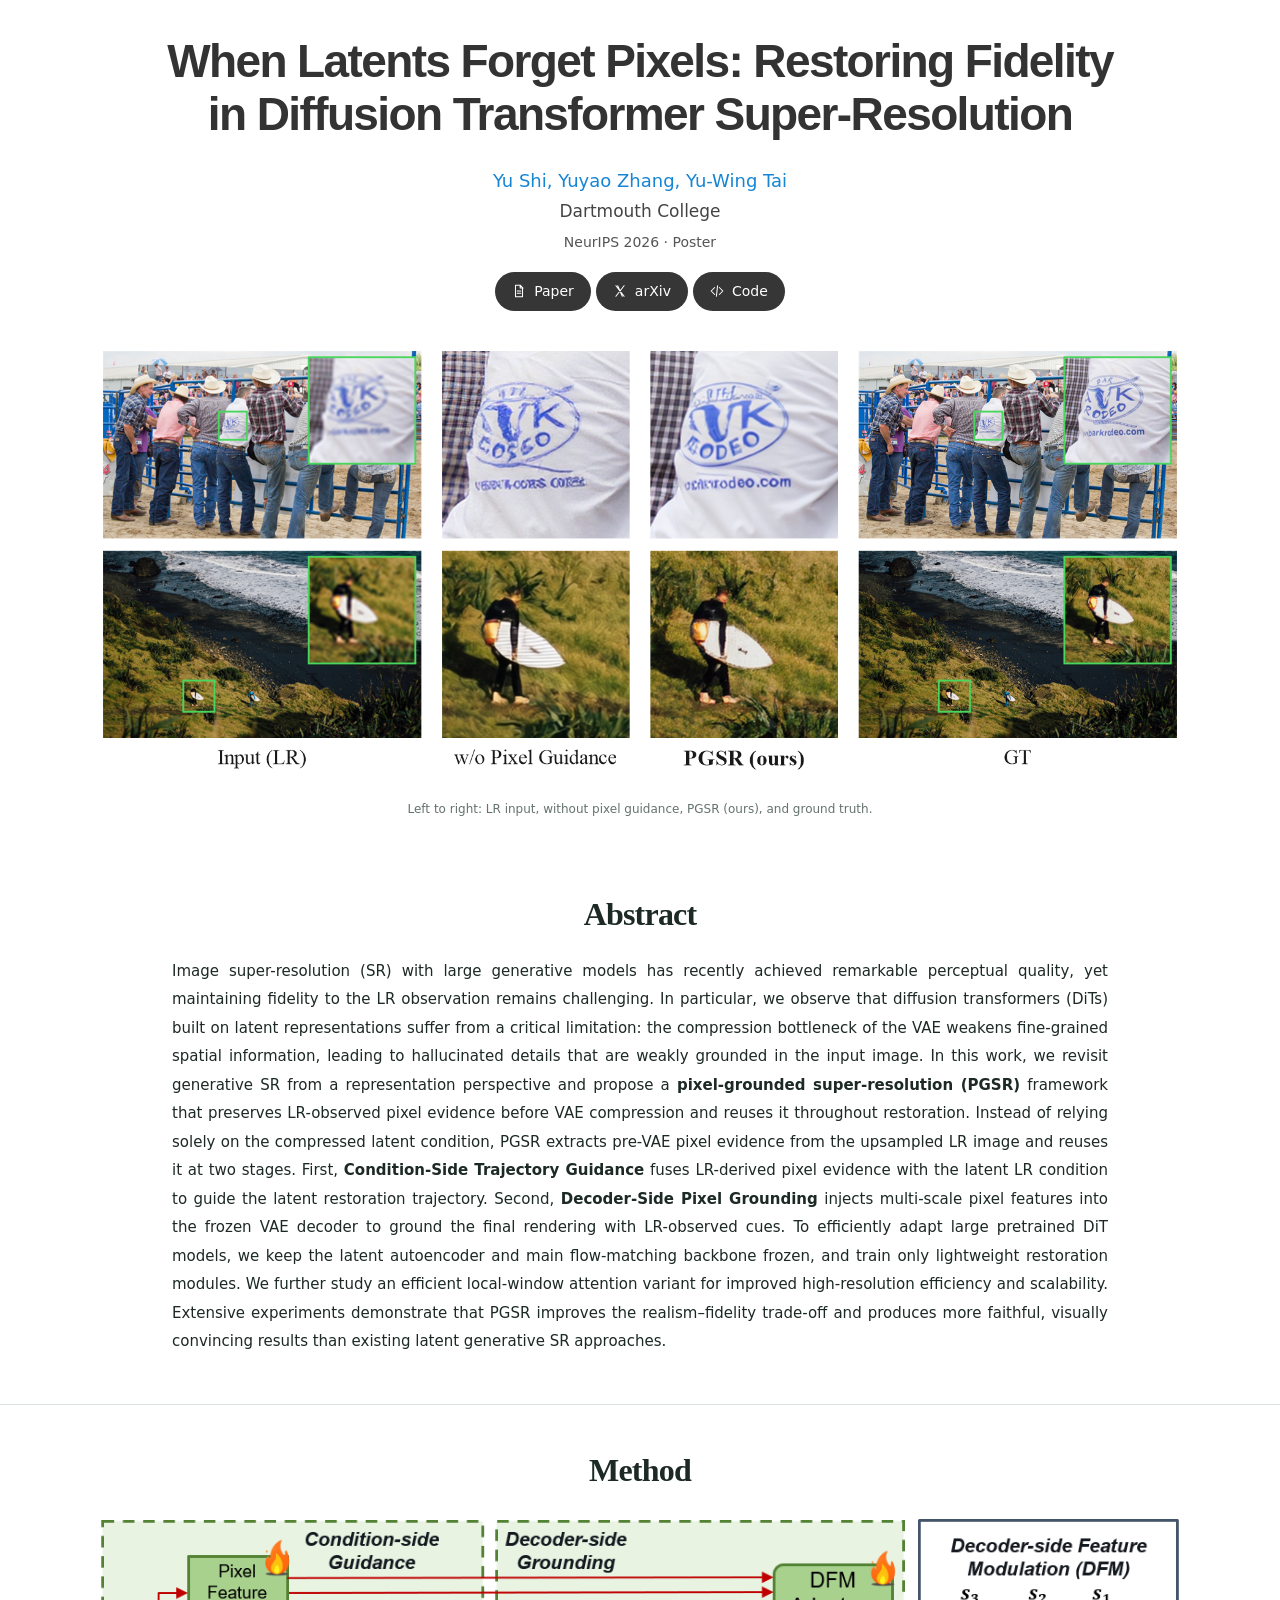
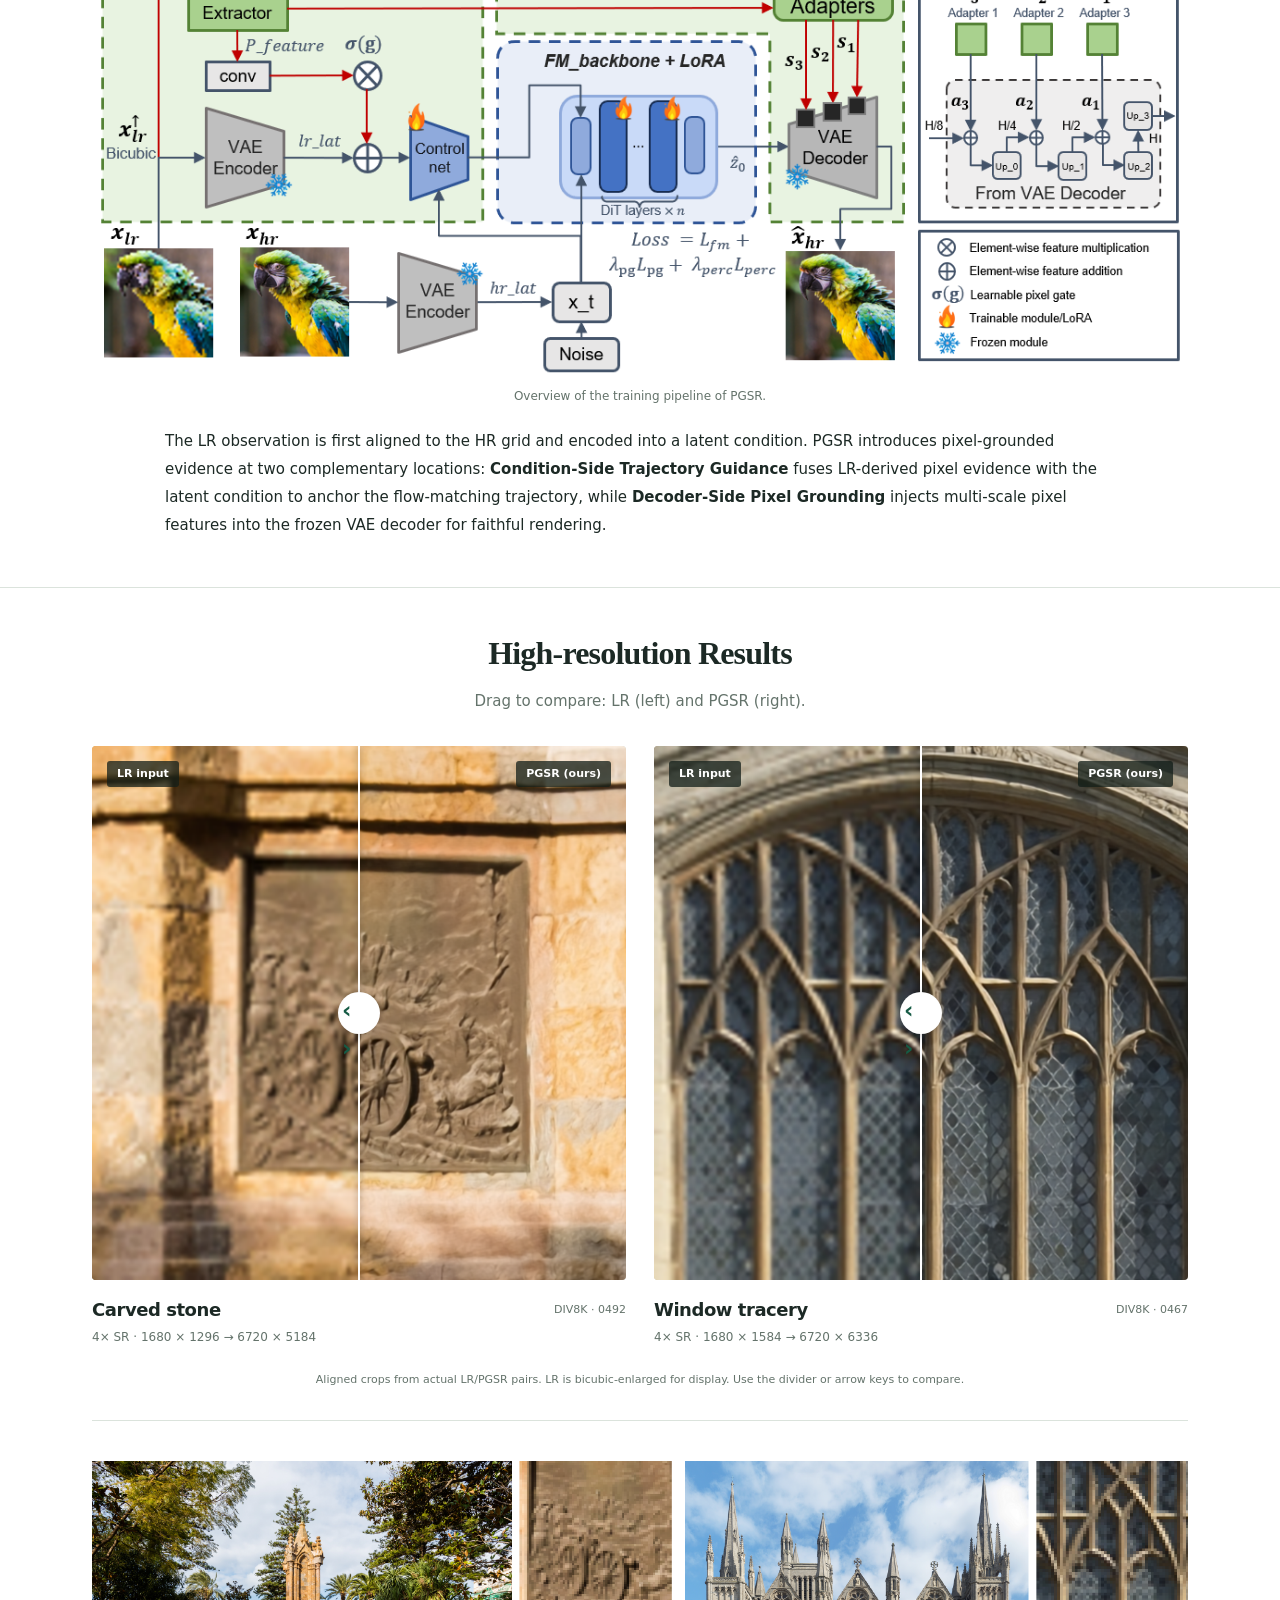
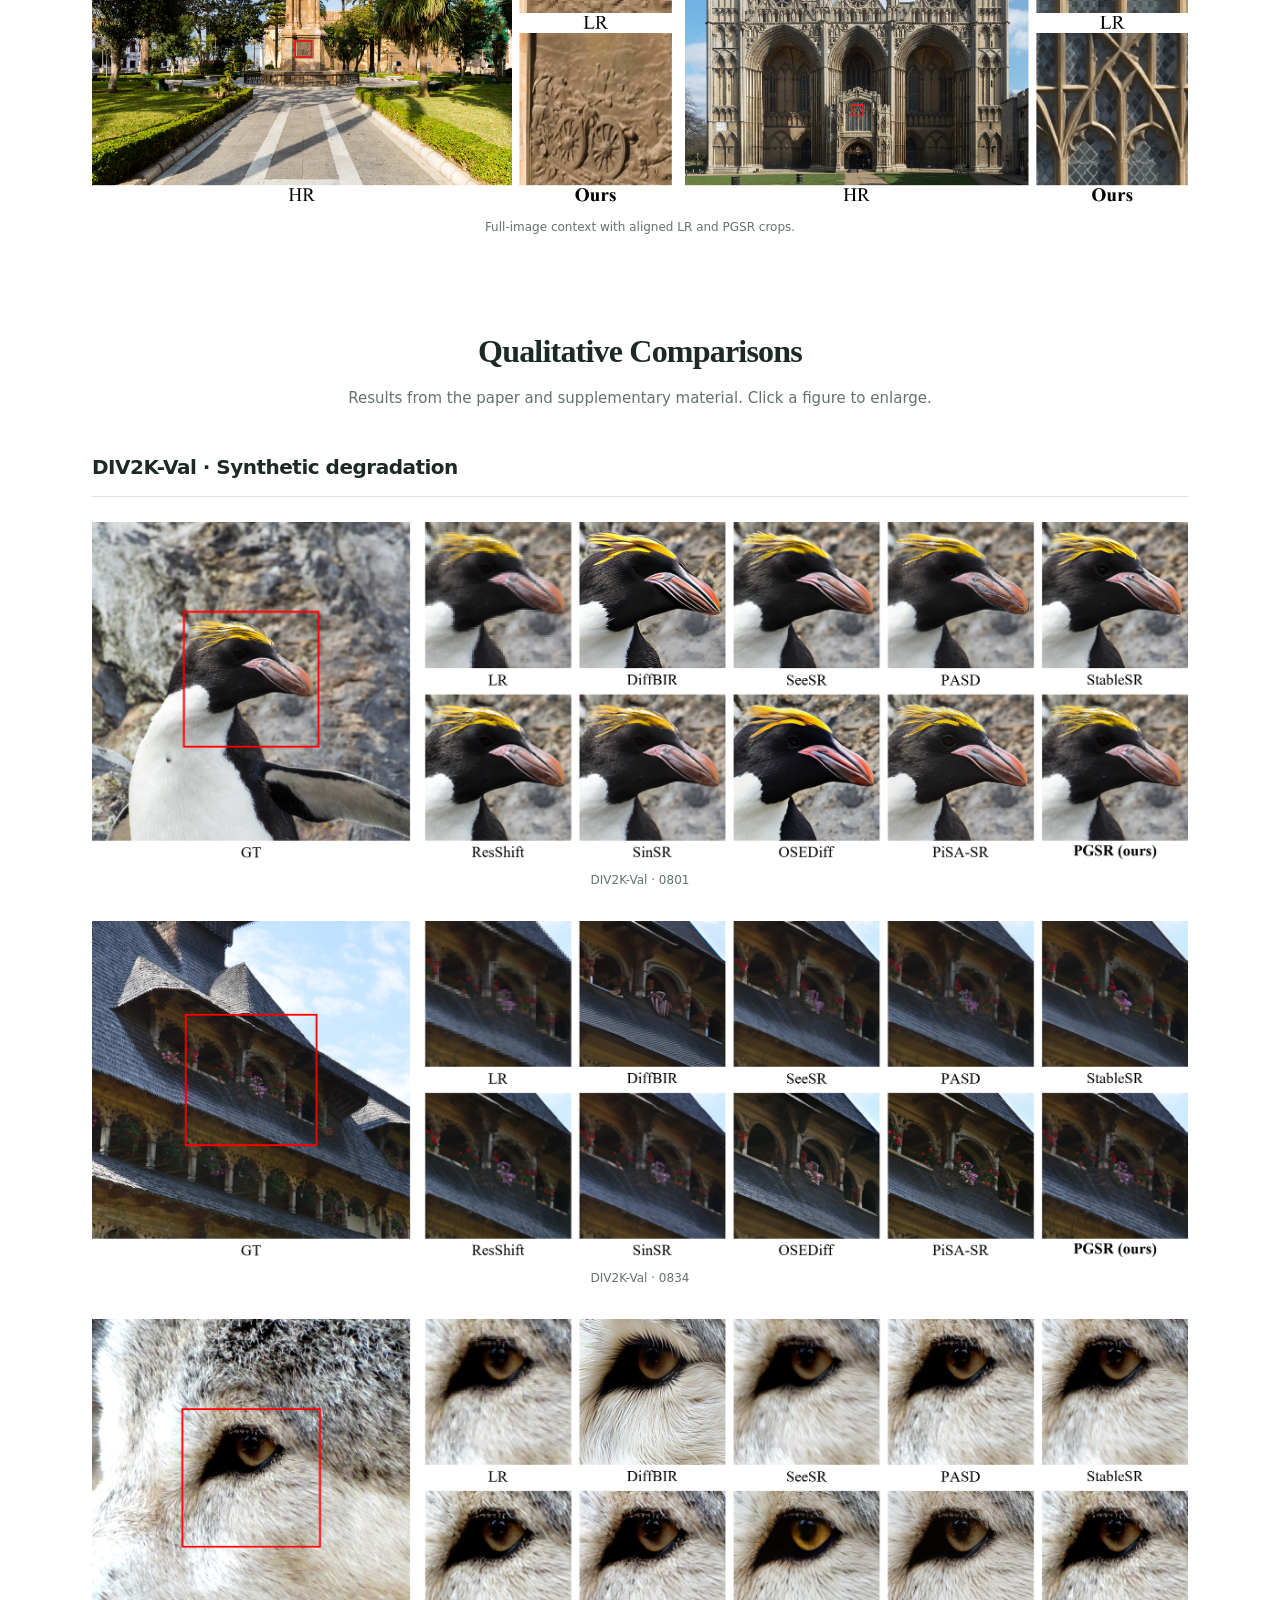
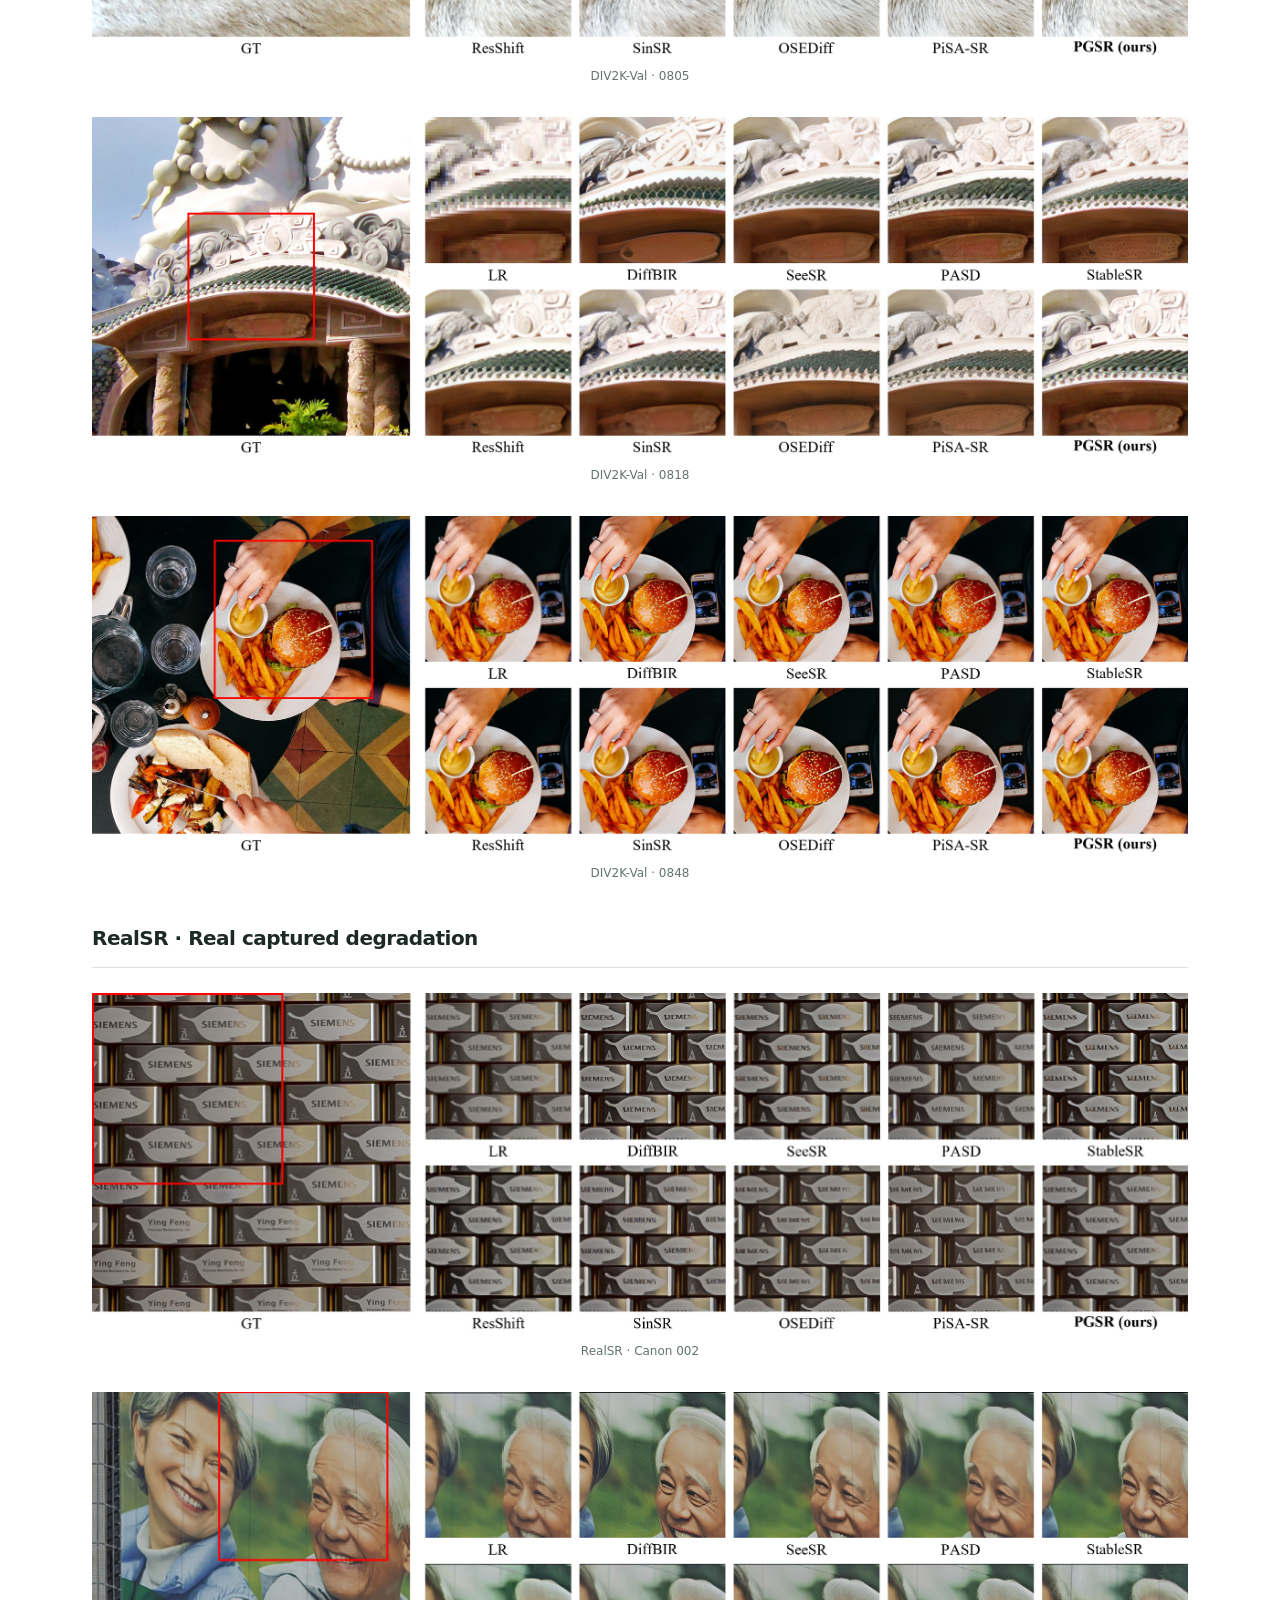
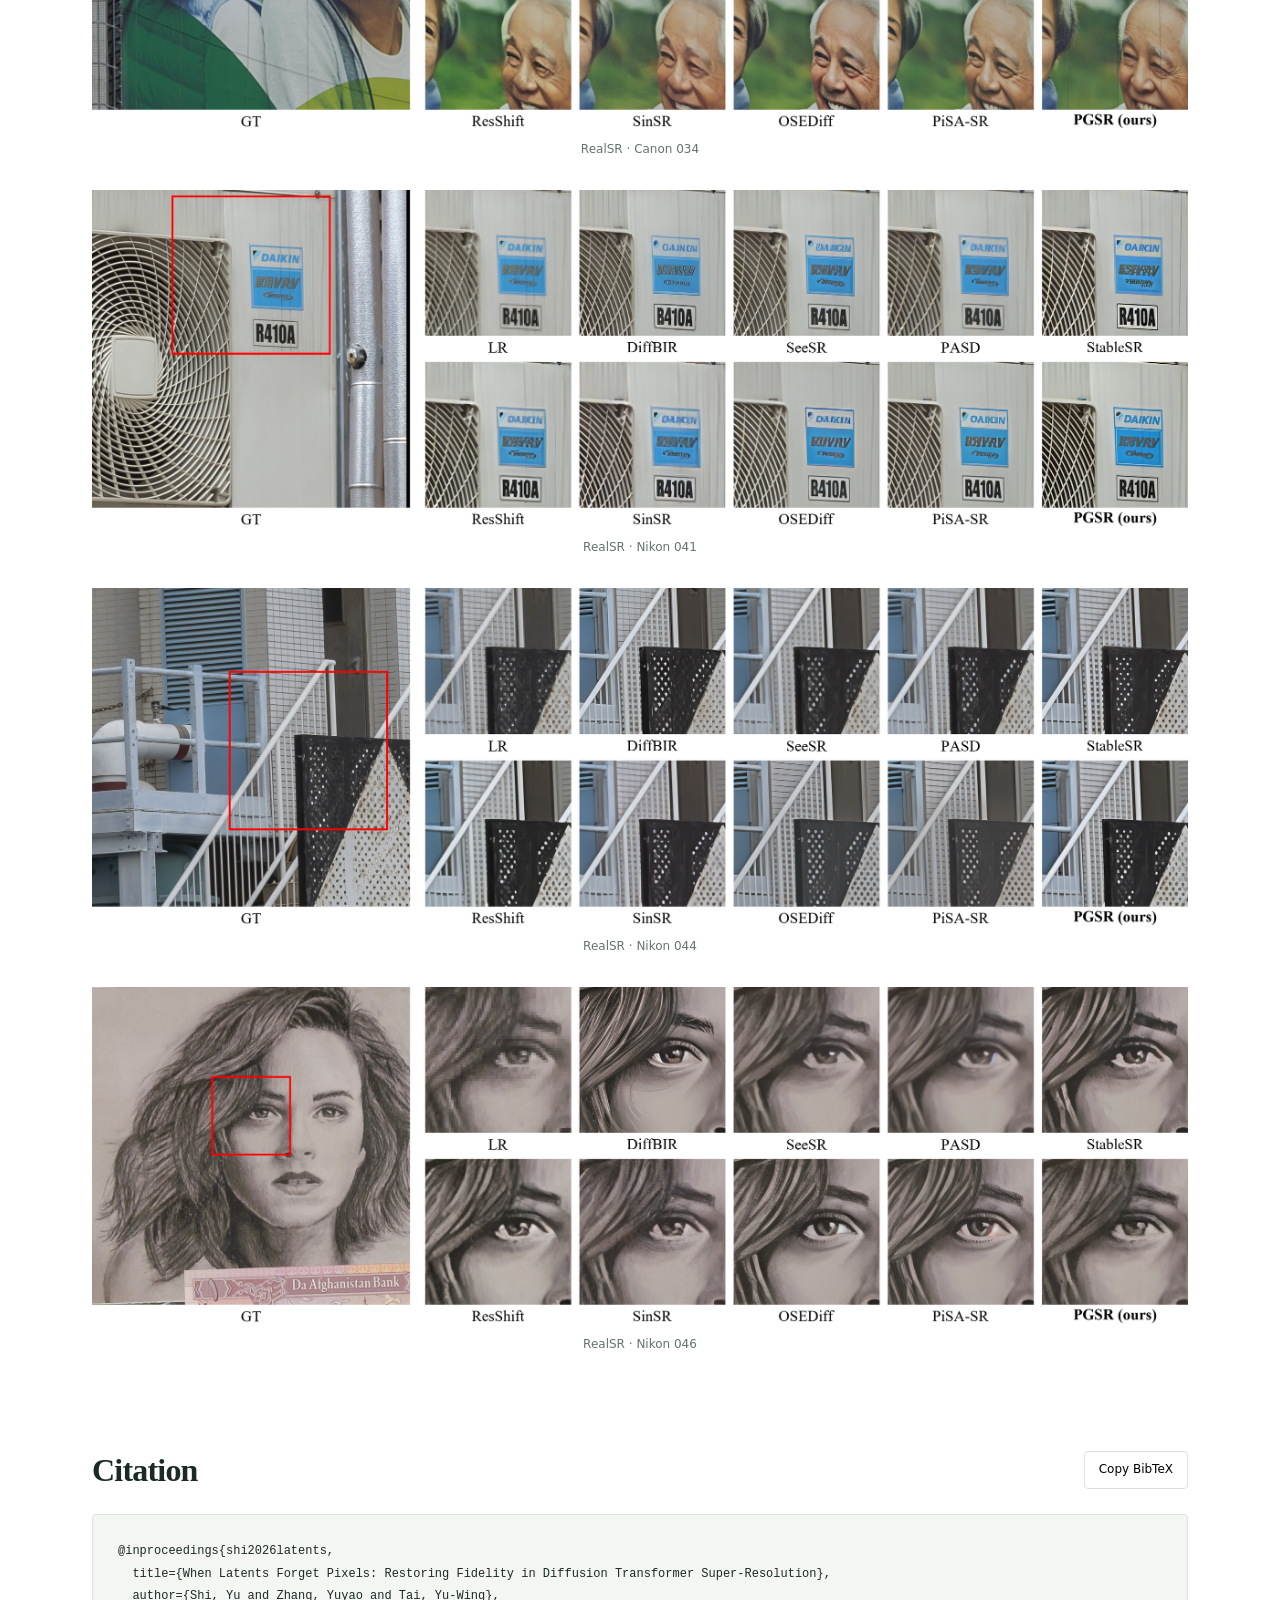
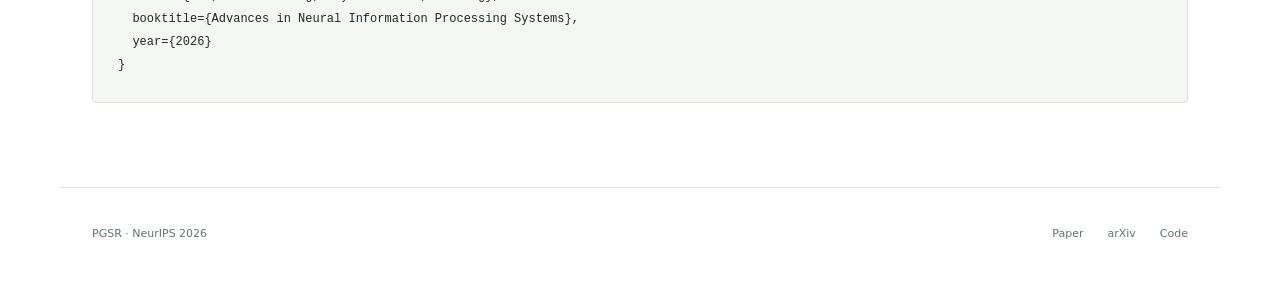
==== projects/PGSR/index.html @ 3cdc7cc9 "Add PGSR project page at projects/PGSR" ====
<!doctype html>
<html lang="en">
<head>
  <meta charset="utf-8">
  <meta name="viewport" content="width=device-width, initial-scale=1">
  <title>PGSR — When Latents Forget Pixels</title>
  <meta name="description" content="PGSR: When Latents Forget Pixels. Pixel-grounded diffusion transformer super-resolution, NeurIPS 2026. Explore interactive LR/PGSR comparisons.">
  <meta property="og:title" content="When Latents Forget Pixels — PGSR">
  <meta property="og:description" content="Restoring fidelity in diffusion transformer super-resolution. NeurIPS 2026.">
  <meta property="og:image" content="https://rain-sy.github.io/projects/PGSR/media/teaser.webp">
  <meta property="og:type" content="website">
  <link rel="canonical" href="https://rain-sy.github.io/projects/PGSR/">
  <script>
    if (location.hostname === 'rain-sy.github.io' && /^\/PGSR(?:\/|$)/.test(location.pathname)) {
      location.replace('https://rain-sy.github.io/projects/PGSR/' + location.search + location.hash);
    }
  </script>
  <link rel="icon" href="favicon.svg" type="image/svg+xml">
  <link rel="stylesheet" href="style.css">
  <script src="script.js" defer></script>
</head>
<body>
  <a class="skip" href="#results">Skip to results</a>
  <main>
    <section class="hero container" aria-labelledby="title">
      <h1 id="title">When Latents Forget Pixels: Restoring Fidelity in Diffusion Transformer Super-Resolution</h1>
      <p class="authors">Yu Shi, Yuyao Zhang, Yu-Wing Tai</p>
      <p class="affiliation">Dartmouth College</p>
      <p class="venue">NeurIPS 2026 · Poster</p>
      <div class="hero-links">
        <a class="button" href="https://arxiv.org/pdf/2608.09133"><svg viewBox="0 0 24 24" aria-hidden="true"><path d="M6 2h8l4 4v16H6zM14 2v5h5M9 12h6M9 16h6"/></svg>Paper</a>
        <a class="button" href="https://arxiv.org/abs/2608.09133"><svg viewBox="0 0 24 24" aria-hidden="true"><path d="m5 3 14 18M19 3 5 21M8 3l8 18"/></svg>arXiv</a>
        <a class="button" href="https://github.com/Rain-sy/PGSR"><svg viewBox="0 0 24 24" aria-hidden="true"><path d="m8 6-6 6 6 6m8-12 6 6-6 6m-3-15-2 18"/></svg>Code</a>
      </div>
      <figure class="teaser">
        <a href="media/teaser.webp" class="zoom" data-caption="Pixel grounding preserves input structures. Left to right: LR input, without pixel guidance, PGSR, and ground truth."><img src="media/teaser.webp" width="1800" height="706" alt="Two examples comparing LR input, restoration without pixel guidance, PGSR, and ground truth" fetchpriority="high"></a>
        <figcaption>Left to right: LR input, without pixel guidance, PGSR (ours), and ground truth.</figcaption>
      </figure>
    </section>

    <section class="container section abstract-section" id="abstract" aria-labelledby="abstract-title">
      <h2 id="abstract-title">Abstract</h2>
      <p>Image super-resolution (SR) with large generative models has recently achieved remarkable perceptual quality, yet maintaining fidelity to the LR observation remains challenging. In particular, we observe that diffusion transformers (DiTs) built on latent representations suffer from a critical limitation: the compression bottleneck of the VAE weakens fine-grained spatial information, leading to hallucinated details that are weakly grounded in the input image. In this work, we revisit generative SR from a representation perspective and propose a <strong>pixel-grounded super-resolution (PGSR)</strong> framework that preserves LR-observed pixel evidence before VAE compression and reuses it throughout restoration. Instead of relying solely on the compressed latent condition, PGSR extracts pre-VAE pixel evidence from the upsampled LR image and reuses it at two stages. First, <strong>Condition-Side Trajectory Guidance</strong> fuses LR-derived pixel evidence with the latent LR condition to guide the latent restoration trajectory. Second, <strong>Decoder-Side Pixel Grounding</strong> injects multi-scale pixel features into the frozen VAE decoder to ground the final rendering with LR-observed cues. To efficiently adapt large pretrained DiT models, we keep the latent autoencoder and main flow-matching backbone frozen, and train only lightweight restoration modules. We further study an efficient local-window attention variant for improved high-resolution efficiency and scalability. Extensive experiments demonstrate that PGSR improves the realism–fidelity trade-off and produces more faithful, visually convincing results than existing latent generative SR approaches.</p>
    </section>

    <section class="method-section" id="method" aria-labelledby="method-title"><div class="container">
      <h2 id="method-title">Method</h2>
      <figure class="pipeline"><a class="zoom" href="media/pipeline.webp" data-caption="Overview of the training pipeline of PGSR."><img src="media/pipeline.webp" alt="PGSR training pipeline: LR pixel features guide the latent condition and modulate multiple stages of the frozen VAE decoder" loading="lazy"></a><figcaption>Overview of the training pipeline of PGSR.</figcaption></figure>
      <p class="method-description">The LR observation is first aligned to the HR grid and encoded into a latent condition. PGSR introduces pixel-grounded evidence at two complementary locations: <strong>Condition-Side Trajectory Guidance</strong> fuses LR-derived pixel evidence with the latent condition to anchor the flow-matching trajectory, while <strong>Decoder-Side Pixel Grounding</strong> injects multi-scale pixel features into the frozen VAE decoder for faithful rendering.</p>
    </div></section>

    <section class="results-section" id="results" aria-labelledby="results-title">
      <div class="container">
        <h2 id="results-title">High-resolution Results</h2>
        <p class="section-intro centered">Drag to compare: LR (left) and PGSR (right).</p>
        <div class="compare-grid">
          <figure class="compare-card">
            <div class="compare" style="--split:50%">
              <img class="comparison-ours" src="media/0492-ours.webp" width="768" height="768" alt="PGSR restoration of carved stone detail" loading="lazy">
              <img class="comparison-lr" src="media/0492-lr.webp" width="768" height="768" alt="Matching bicubic-enlarged LR carved stone detail" loading="lazy">
              <span class="image-label left">LR input</span><span class="image-label right">PGSR (ours)</span><div class="divider" aria-hidden="true"><span>‹ ›</span></div>
              <input type="range" min="0" max="100" value="50" aria-label="Carved stone LR and PGSR comparison" aria-valuetext="50% LR visible">
            </div>
            <figcaption><div><h3>Carved stone</h3><span>DIV8K · 0492</span></div><p>4× SR · 1680 × 1296 → 6720 × 5184</p></figcaption>
          </figure>
          <figure class="compare-card">
            <div class="compare" style="--split:50%">
              <img class="comparison-ours" src="media/0467-ours.webp" width="768" height="768" alt="PGSR restoration of window tracery detail" loading="lazy">
              <img class="comparison-lr" src="media/0467-lr.webp" width="768" height="768" alt="Matching bicubic-enlarged LR window tracery detail" loading="lazy">
              <span class="image-label left">LR input</span><span class="image-label right">PGSR (ours)</span><div class="divider" aria-hidden="true"><span>‹ ›</span></div>
              <input type="range" min="0" max="100" value="50" aria-label="Window tracery LR and PGSR comparison" aria-valuetext="50% LR visible">
            </div>
            <figcaption><div><h3>Window tracery</h3><span>DIV8K · 0467</span></div><p>4× SR · 1680 × 1584 → 6720 × 6336</p></figcaption>
          </figure>
        </div>
        <p class="display-note">Aligned crops from actual LR/PGSR pairs. LR is bicubic-enlarged for display. Use the divider or arrow keys to compare.</p>
        <figure class="context"><a class="zoom" href="media/high-resolution-comparison.webp" data-caption="HR overviews and aligned LR/PGSR crops."><img src="media/high-resolution-comparison.webp" alt="Full HR overviews showing where LR and PGSR crops are located" loading="lazy"></a><figcaption>Full-image context with aligned LR and PGSR crops.</figcaption></figure>
      </div>
    </section>

    <section class="container section" id="comparisons" aria-labelledby="comparisons-title">
      <h2 id="comparisons-title">Qualitative Comparisons</h2>
      <p class="section-intro centered">Results from the paper and supplementary material. Click a figure to enlarge.</p>
      <h3 class="dataset-heading">DIV2K-Val · Synthetic degradation</h3>
      <figure class="wide-figure"><a class="zoom" href="media/div2k-0801-comparison.webp" data-caption="DIV2K-Val · 0801"><img src="media/div2k-0801-comparison.webp" alt="DIV2K-Val · 0801: comparison of LR, competing SR methods, PGSR and ground truth" loading="lazy" width="2400" height="737"></a><figcaption>DIV2K-Val · 0801</figcaption></figure>
      <figure class="wide-figure"><a class="zoom" href="media/div2k-0834-comparison.webp" data-caption="DIV2K-Val · 0834"><img src="media/div2k-0834-comparison.webp" alt="DIV2K-Val · 0834: comparison of LR, competing SR methods, PGSR and ground truth" loading="lazy" width="2400" height="737"></a><figcaption>DIV2K-Val · 0834</figcaption></figure>
      <figure class="wide-figure"><a class="zoom" href="media/div2k-0805-comparison.webp" data-caption="DIV2K-Val · 0805"><img src="media/div2k-0805-comparison.webp" alt="DIV2K-Val · 0805: comparison of LR, competing SR methods, PGSR and ground truth" loading="lazy" width="2400" height="737"></a><figcaption>DIV2K-Val · 0805</figcaption></figure>
      <figure class="wide-figure"><a class="zoom" href="media/div2k-0818-comparison.webp" data-caption="DIV2K-Val · 0818"><img src="media/div2k-0818-comparison.webp" alt="DIV2K-Val · 0818: comparison of LR, competing SR methods, PGSR and ground truth" loading="lazy" width="2400" height="737"></a><figcaption>DIV2K-Val · 0818</figcaption></figure>
      <figure class="wide-figure"><a class="zoom" href="media/div2k-0848-comparison.webp" data-caption="DIV2K-Val · 0848"><img src="media/div2k-0848-comparison.webp" alt="DIV2K-Val · 0848: comparison of LR, competing SR methods, PGSR and ground truth" loading="lazy" width="2400" height="737"></a><figcaption>DIV2K-Val · 0848</figcaption></figure>
      <h3 class="dataset-heading">RealSR · Real captured degradation</h3>
      <figure class="wide-figure"><a class="zoom" href="media/realsr-comparison.webp" data-caption="RealSR · Canon 002"><img src="media/realsr-comparison.webp" alt="RealSR · Canon 002: comparison of LR, competing SR methods, PGSR and ground truth" loading="lazy" width="2400" height="737"></a><figcaption>RealSR · Canon 002</figcaption></figure>
      <figure class="wide-figure"><a class="zoom" href="media/realsr-canon-034-comparison.webp" data-caption="RealSR · Canon 034"><img src="media/realsr-canon-034-comparison.webp" alt="RealSR · Canon 034: comparison of LR, competing SR methods, PGSR and ground truth" loading="lazy" width="2400" height="737"></a><figcaption>RealSR · Canon 034</figcaption></figure>
      <figure class="wide-figure"><a class="zoom" href="media/realsr-nikon-041-comparison.webp" data-caption="RealSR · Nikon 041"><img src="media/realsr-nikon-041-comparison.webp" alt="RealSR · Nikon 041: comparison of LR, competing SR methods, PGSR and ground truth" loading="lazy" width="2400" height="737"></a><figcaption>RealSR · Nikon 041</figcaption></figure>
      <figure class="wide-figure"><a class="zoom" href="media/realsr-nikon-044-comparison.webp" data-caption="RealSR · Nikon 044"><img src="media/realsr-nikon-044-comparison.webp" alt="RealSR · Nikon 044: comparison of LR, competing SR methods, PGSR and ground truth" loading="lazy" width="2400" height="737"></a><figcaption>RealSR · Nikon 044</figcaption></figure>
      <figure class="wide-figure"><a class="zoom" href="media/realsr-nikon-046-comparison.webp" data-caption="RealSR · Nikon 046"><img src="media/realsr-nikon-046-comparison.webp" alt="RealSR · Nikon 046: comparison of LR, competing SR methods, PGSR and ground truth" loading="lazy" width="2400" height="737"></a><figcaption>RealSR · Nikon 046</figcaption></figure>
    </section>

    <section class="container section citation-section" id="citation" aria-labelledby="citation-title">
      <div class="citation-heading"><h2 id="citation-title">Citation</h2><button id="copy-citation" type="button">Copy BibTeX</button></div>
      <pre><code id="bibtex">@inproceedings{shi2026latents,
  title={When Latents Forget Pixels: Restoring Fidelity in Diffusion Transformer Super-Resolution},
  author={Shi, Yu and Zhang, Yuyao and Tai, Yu-Wing},
  booktitle={Advances in Neural Information Processing Systems},
  year={2026}
}</code></pre><p id="copy-status" role="status" aria-live="polite"></p>
    </section>
  </main>
  <footer class="container"><span>PGSR · NeurIPS 2026</span><div><a href="https://arxiv.org/pdf/2608.09133">Paper</a><a href="https://arxiv.org/abs/2608.09133">arXiv</a><a href="https://github.com/Rain-sy/PGSR">Code</a></div></footer>
  <dialog id="lightbox" aria-label="Enlarged comparison figure"><button class="close-lightbox" aria-label="Close enlarged figure" autofocus>Close ×</button><img alt=""><p></p></dialog>
</body>
</html>
---- projects/PGSR/style.css ----
:root{--ink:#1c2925;--green:#165b45;--muted:#64736b;--line:#dbe3dc;--paper:#fff;--wash:#f3f6f2;--split:50%}*{box-sizing:border-box}html{scroll-behavior:smooth;scroll-padding-top:85px}body{margin:0;color:var(--ink);background:var(--paper);font:16px/1.65 system-ui,-apple-system,BlinkMacSystemFont,"Segoe UI",sans-serif}a{color:inherit;text-decoration:none}a:hover{color:var(--green)}button,input{font:inherit}button,a,input{ -webkit-tap-highlight-color:transparent}a:focus-visible,button:focus-visible,summary:focus-visible{outline:3px solid #81b89b;outline-offset:5px}img{max-width:100%;height:auto;display:block}figure{margin:0}h1,h2,h3,p{margin:0}h1,h2{font-family:Georgia,"Times New Roman",serif;font-weight:500;letter-spacing:-.035em;line-height:1.12}h2{font-size:clamp(32px,3.5vw,45px)}h2 em{font-weight:400;color:var(--green)}h3{font-size:18px;letter-spacing:-.025em}section[id]{scroll-margin-top:25px}.container{max-width:1160px;margin:0 auto;padding:0 32px}.nav-wrap{border-bottom:1px solid var(--line);background:rgba(255,255,255,.96)}.nav{height:70px;max-width:1160px;padding:0 32px;margin:auto;display:flex;justify-content:space-between;align-items:center}.wordmark{font-size:21px;font-weight:750;letter-spacing:-1px}.pixel-mark{margin-left:10px;color:var(--green)}.nav>div{display:flex;gap:28px;font-size:13px;font-weight:550}.hero{text-align:center;padding-top:65px;padding-bottom:60px}.eyebrow{text-transform:uppercase;font-size:11px;font-weight:750;letter-spacing:.16em;color:var(--green);margin-bottom:18px}.eyebrow span{margin:0 8px}h1{font-size:clamp(32px,4.3vw,56px);max-width:1050px;margin:0 auto}h1>span{color:var(--green)}.authors{margin-top:30px;font-size:18px}.authors span{color:#9caaa0;margin:0 15px}.affiliation{font-size:14px;margin-top:5px;color:var(--muted)}.hero-links{display:flex;justify-content:center;gap:12px;margin:25px 0 38px}.button{display:inline-flex;gap:25px;align-items:center;padding:10px 20px;border:1px solid var(--green);border-radius:5px;color:var(--green);font-size:13px;font-weight:650}.button.primary{background:var(--green);color:white}.button:hover{background:#e8f0ea}.button.primary:hover{background:#103e31}.lede{font-family:Georgia,"Times New Roman",serif;font-size:27px;line-height:1.3}.lede em{color:var(--green)}.hero-summary{max-width:660px;margin:10px auto 30px;color:var(--muted);font-size:15px;line-height:1.7}.teaser{padding-top:10px}.zoom{display:block;cursor:zoom-in}.teaser figcaption{font-size:12px;line-height:1.7;max-width:790px;margin:18px auto 0;color:var(--muted)}.teaser figcaption span{display:block}.results-section,.method-section{background:var(--wash);border-block:1px solid var(--line);padding:66px 0}.section-heading{display:flex;justify-content:space-between;align-items:flex-end;margin-bottom:32px;gap:25px}.section-heading>p{font-size:13px;color:var(--muted);text-align:right;line-height:1.7}.compare-grid{display:grid;grid-template-columns:1fr 1fr;gap:28px}.compare{position:relative;overflow:hidden;aspect-ratio:1;background:#cbd3cc;border-radius:4px;isolation:isolate;touch-action:pan-y}.compare img{position:absolute;inset:0;width:100%;height:100%;object-fit:cover;pointer-events:none;user-select:none}.comparison-lr{clip-path:inset(0 calc(100% - var(--split)) 0 0)}.image-label{position:absolute;top:15px;padding:4px 10px;background:rgba(18,30,24,.75);color:#fff;font-size:11px;font-weight:650;border-radius:3px;pointer-events:none}.image-label.left{left:15px}.image-label.right{right:15px}.divider{position:absolute;inset:0 auto 0 var(--split);width:2px;transform:translateX(-50%);background:white;box-shadow:0 0 6px #0006;pointer-events:none}.divider>span{position:absolute;top:50%;left:50%;transform:translate(-50%,-50%);display:grid;place-items:center;width:42px;height:42px;background:white;color:var(--green);border-radius:50%;font-size:23px;font-weight:600;letter-spacing:4px;padding-left:4px;box-shadow:0 2px 12px #0003}.compare input{position:absolute;inset:0;opacity:0;width:100%;height:100%;margin:0;cursor:ew-resize;touch-action:pan-y}.compare:focus-within{outline:3px solid var(--green);outline-offset:4px}.compare-card figcaption{padding-top:15px}.compare-card figcaption>div{display:flex;justify-content:space-between;align-items:center}.compare-card figcaption span{font-size:11px;color:var(--muted)}.compare-card figcaption p{font-size:12px;color:var(--muted);margin-top:3px}.display-note{font-size:11px;color:var(--muted);max-width:850px;margin:23px auto 0;text-align:center;line-height:1.8}.context{border-top:1px solid var(--line);margin-top:25px;padding-top:17px;font-size:13px}.context summary{cursor:pointer;color:var(--green);font-weight:600}.context img{margin-top:20px;background:white}.section{padding-top:70px;padding-bottom:70px}.section-intro{max-width:820px;margin:20px 0 30px;font-size:15px;line-height:1.85;color:var(--muted)}.wide-figure+.wide-figure{margin-top:45px}.figure-heading{display:flex;justify-content:space-between;align-items:center;padding-bottom:13px;border-bottom:1px solid var(--line);margin-bottom:18px}.figure-heading span{font-size:12px;color:var(--muted)}.pipeline{background:white;padding:20px;border:1px solid var(--line);border-radius:4px}.method-grid{display:grid;grid-template-columns:1fr 1fr;gap:50px;margin-top:35px}.number{font-family:Georgia,serif;font-size:25px;color:#6c917b}.method-grid h3{margin:5px 0 10px}.method-grid p,.method-footnote{font-size:14px;color:var(--muted);line-height:1.8}.method-footnote{margin-top:30px;padding-top:20px;border-top:1px solid var(--line);font-size:12px}.citation-heading{display:flex;justify-content:space-between;align-items:flex-end}.citation-heading button,.close-lightbox{background:white;border:1px solid var(--line);border-radius:4px;padding:8px 14px;cursor:pointer;font-size:12px}.citation-heading button:hover{border-color:var(--green);color:var(--green)}pre{padding:25px;background:var(--wash);border:1px solid var(--line);border-radius:4px;overflow:auto;font:12px/1.9 ui-monospace,SFMono-Regular,Consolas,monospace;margin-top:25px}#copy-status{min-height:24px;font-size:12px;color:var(--green)}footer{display:flex;justify-content:space-between;align-items:center;border-top:1px solid var(--line);min-height:95px;font-size:11px;color:var(--muted)}footer>div{display:flex;gap:24px}dialog{border:0;border-radius:7px;padding:50px 20px 16px;max-width:96vw;max-height:93vh;box-shadow:0 15px 100px #0004;background:white}dialog::backdrop{background:#0a1813c9}dialog img{max-height:76vh;max-width:90vw;object-fit:contain;margin:auto}dialog p{font-size:12px;color:var(--muted);margin-top:12px;text-align:center}.close-lightbox{position:absolute;top:10px;right:15px}.skip{position:absolute;top:-60px;left:15px;background:white;padding:10px;z-index:10}.skip:focus{top:10px}
@media(min-width:1500px){.container,.nav{max-width:1260px}}@media(max-width:700px){.container{padding-inline:20px}.nav{height:58px;padding-inline:20px}.nav>div{gap:15px;font-size:11px}.hero{padding-top:40px;padding-bottom:40px}.desktop-break{display:none}h1{font-size:35px}.authors{font-size:15px}.authors span{margin:0 7px}.hero-links{margin-bottom:30px}.lede{font-size:23px}.hero-summary{font-size:14px}.results-section,.method-section{padding-block:42px}.section-heading{display:block}.section-heading>p{text-align:left;margin-top:18px}.compare-grid{grid-template-columns:1fr;gap:30px}.section{padding-block:45px}.method-grid{grid-template-columns:1fr;gap:24px}.pipeline{padding:8px}.citation-heading{gap:15px}.citation-heading button{flex-shrink:0}pre{padding:15px;font-size:11px}footer{gap:18px;flex-wrap:wrap;padding-block:22px!important;min-height:90px}footer>div{gap:18px}.figure-heading span{font-size:10px}.teaser figcaption{font-size:11px}.eyebrow{margin-bottom:13px}}@media(prefers-reduced-motion:reduce){html{scroll-behavior:auto}}
/* Paper-style presentation: direct headings, original abstract, and figures. */
h1{font-family:Arial,Helvetica,sans-serif;font-size:clamp(30px,3.8vw,46px);font-weight:600;line-height:1.15;letter-spacing:-.035em;color:#333;max-width:1100px;text-wrap:balance}
h2{font-family:Georgia,"Times New Roman",serif;font-size:32px;font-weight:600;letter-spacing:-.025em;text-align:center}
.hero{padding-top:35px;padding-bottom:30px}
.authors{color:#1685d4;margin-top:25px;font-size:18px}
.affiliation{color:#444;font-size:17px;margin-top:2px}
.venue{color:#555;font-size:14px;margin-top:5px}
.hero-links{margin:18px 0 30px;gap:5px;flex-wrap:wrap}
.hero-links .button{display:inline-flex;align-items:center;gap:8px;background:#363636;color:white;border:0;border-radius:24px;padding:8px 17px;font-size:14px;font-weight:500}
.hero-links .button:hover{background:#151515;color:white}
.hero-links svg{width:14px;height:14px;fill:none;stroke:currentColor;stroke-width:1.8;stroke-linejoin:round;stroke-linecap:round}
.section{padding-top:48px;padding-bottom:48px}
.abstract-section{max-width:1000px}
.abstract-section p{margin-top:24px;font-size:15px;line-height:1.9;text-align:justify}
.abstract-section strong,.method-description strong{font-weight:600}
.method-section,.results-section{padding-block:48px;background:white;border-top:1px solid var(--line);border-bottom:0}
.pipeline{padding:0;border:0;margin-top:30px}
.method-description{max-width:950px;margin:22px auto 0;font-size:15px;line-height:1.85}
.centered{max-width:none;text-align:center;margin:16px auto 30px}
.dataset-heading{font-size:20px;font-weight:600;margin:38px 0 25px;border-bottom:1px solid var(--line);padding-bottom:12px}
.wide-figure+.wide-figure{margin-top:30px}
.wide-figure figcaption,.pipeline figcaption,.context figcaption{font-size:12px;color:var(--muted);text-align:center;margin-top:12px}
.context{margin-top:30px;padding-top:20px}
.citation-heading h2{text-align:left}
@media(max-width:700px){
  .nav>div{gap:11px;font-size:10px}
  .hero{padding-top:32px}
  h2{font-size:28px}
  .abstract-section p{text-align:left;font-size:14px}
  .method-description{font-size:14px}
  .section,.method-section,.results-section{padding-block:35px}
  .dataset-heading{font-size:18px}
}
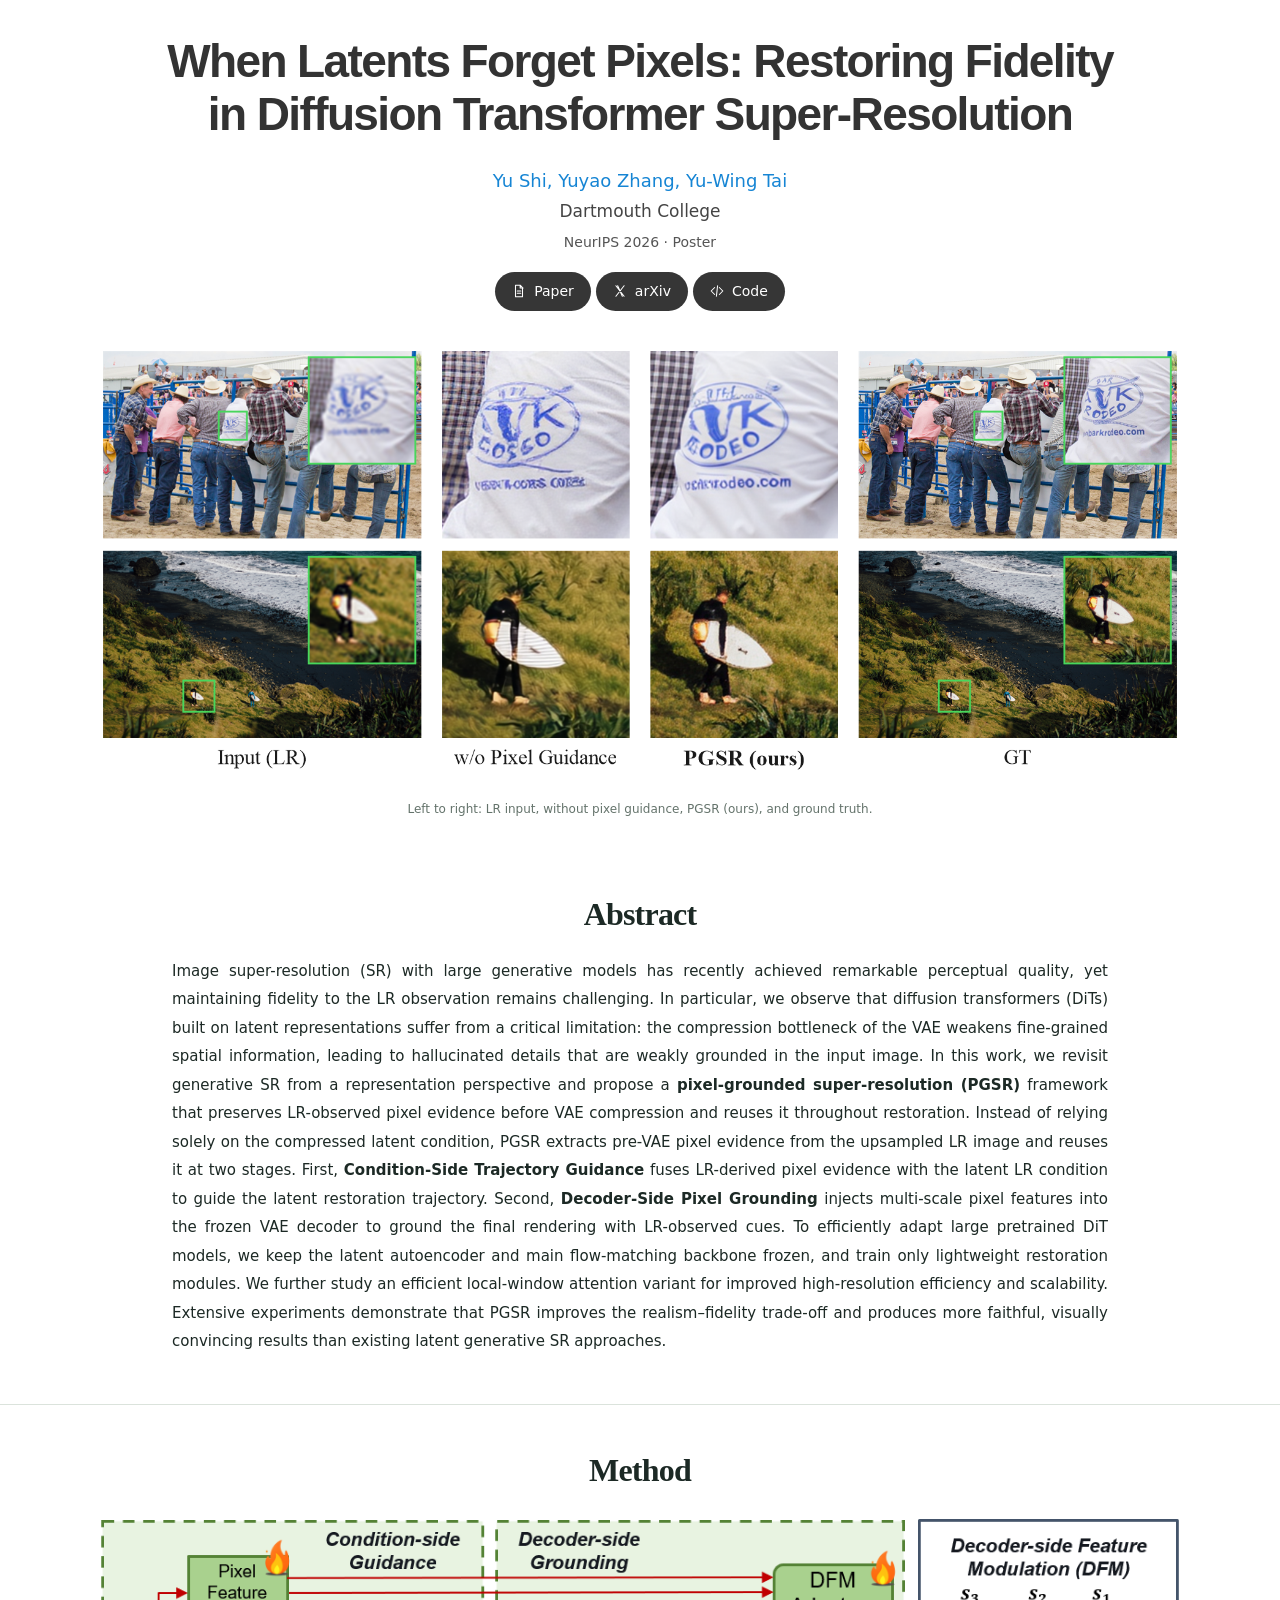
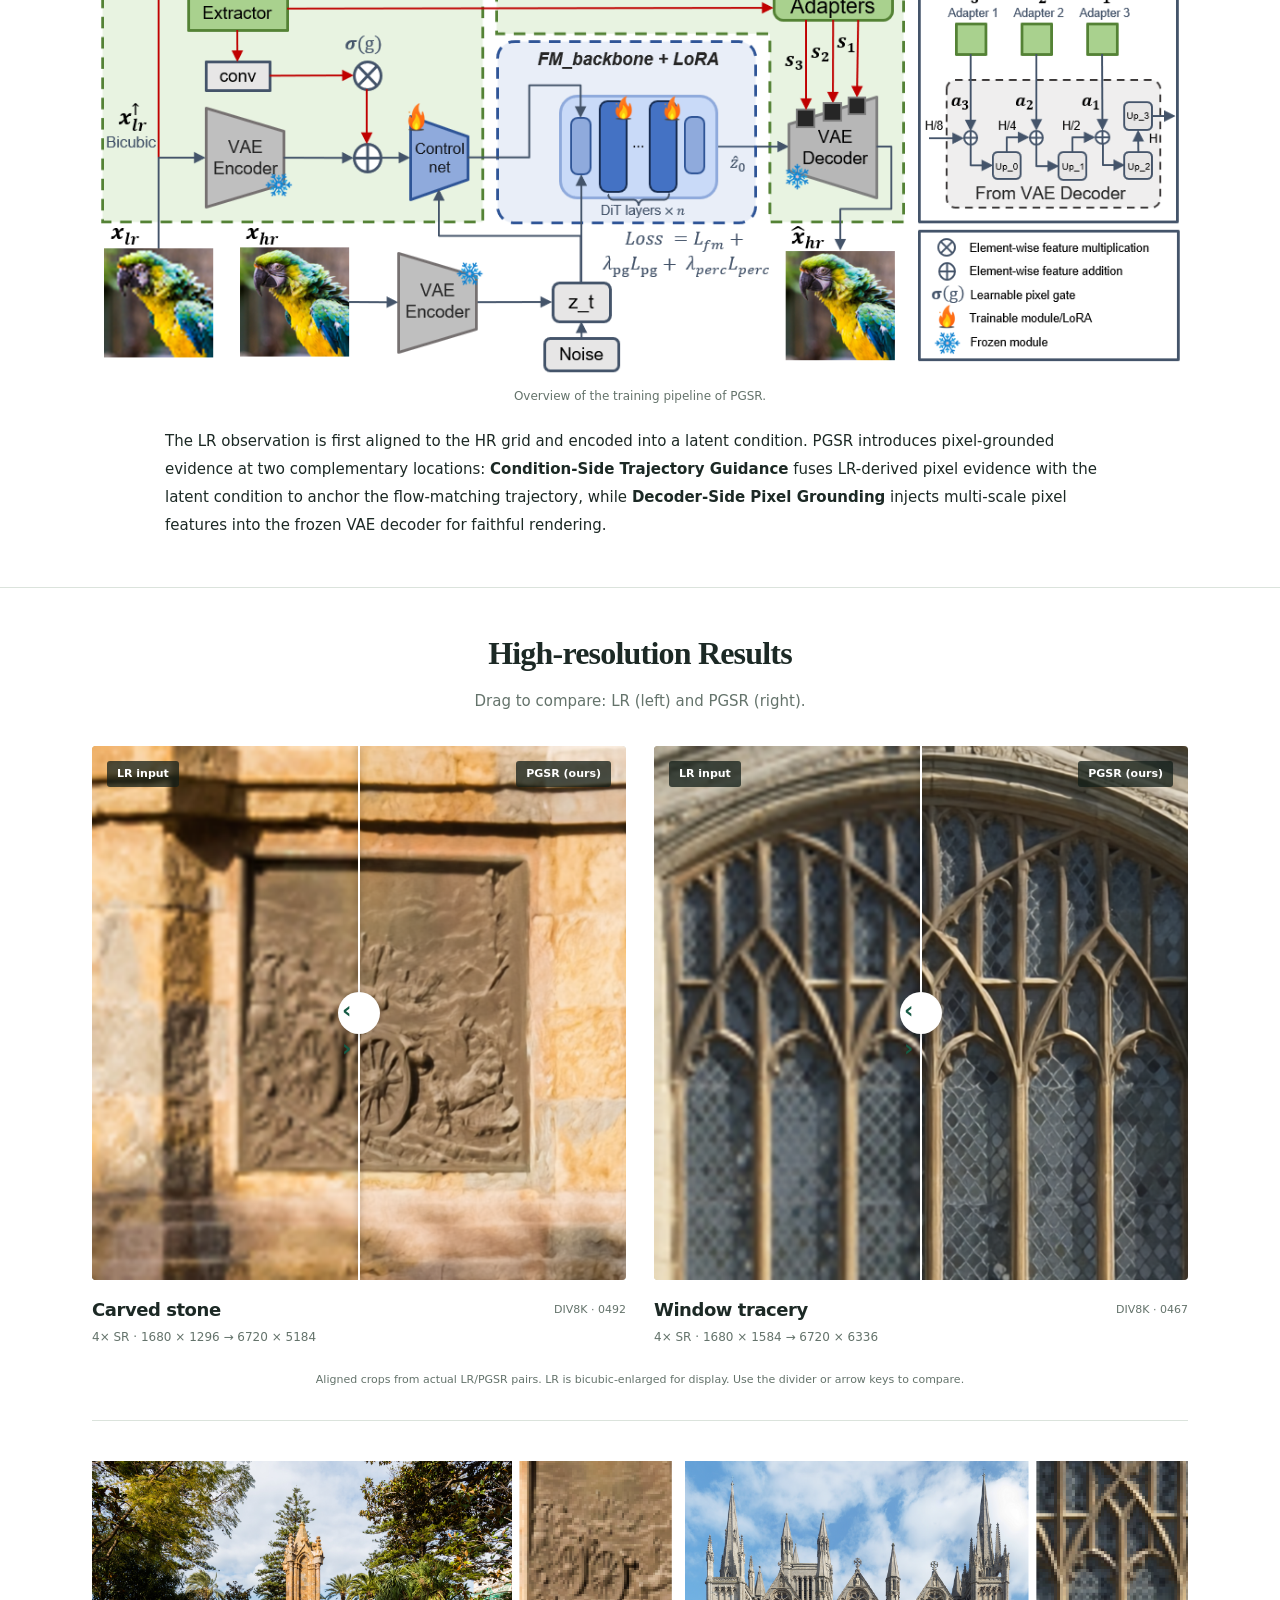
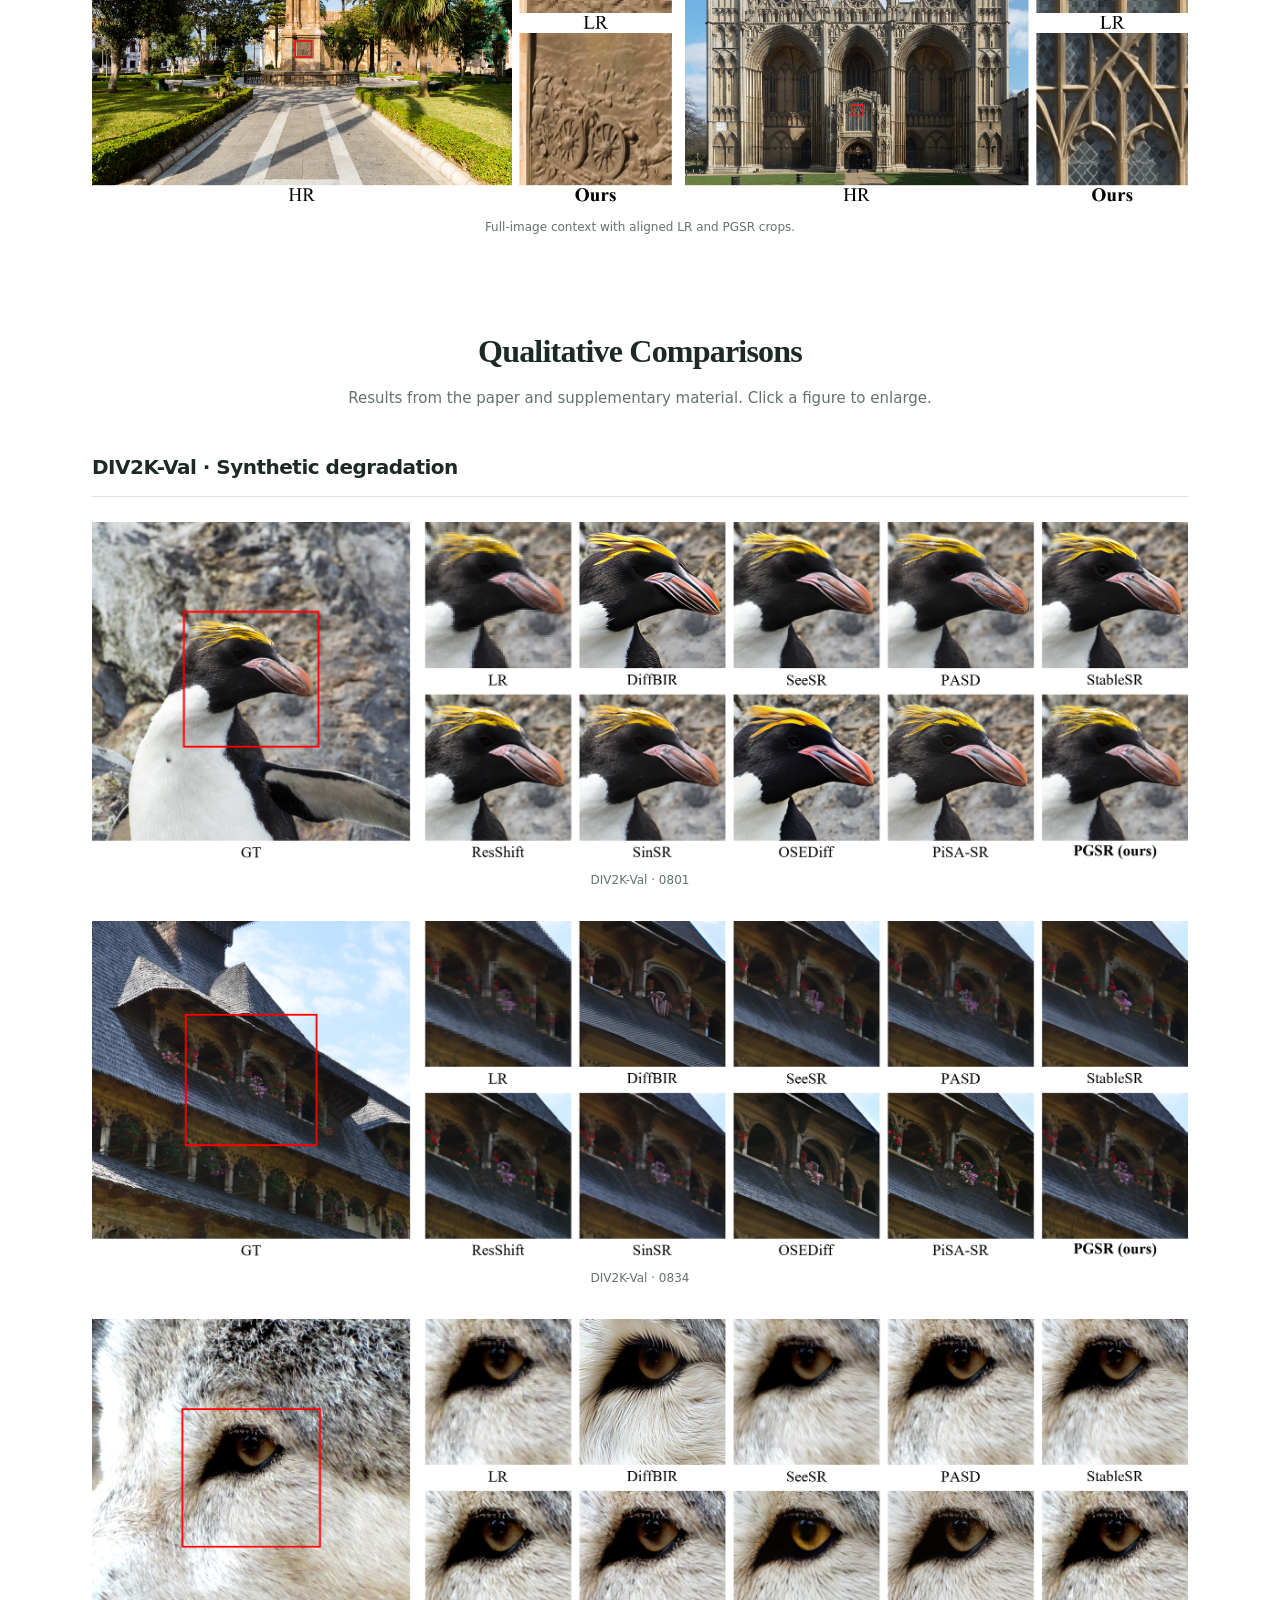
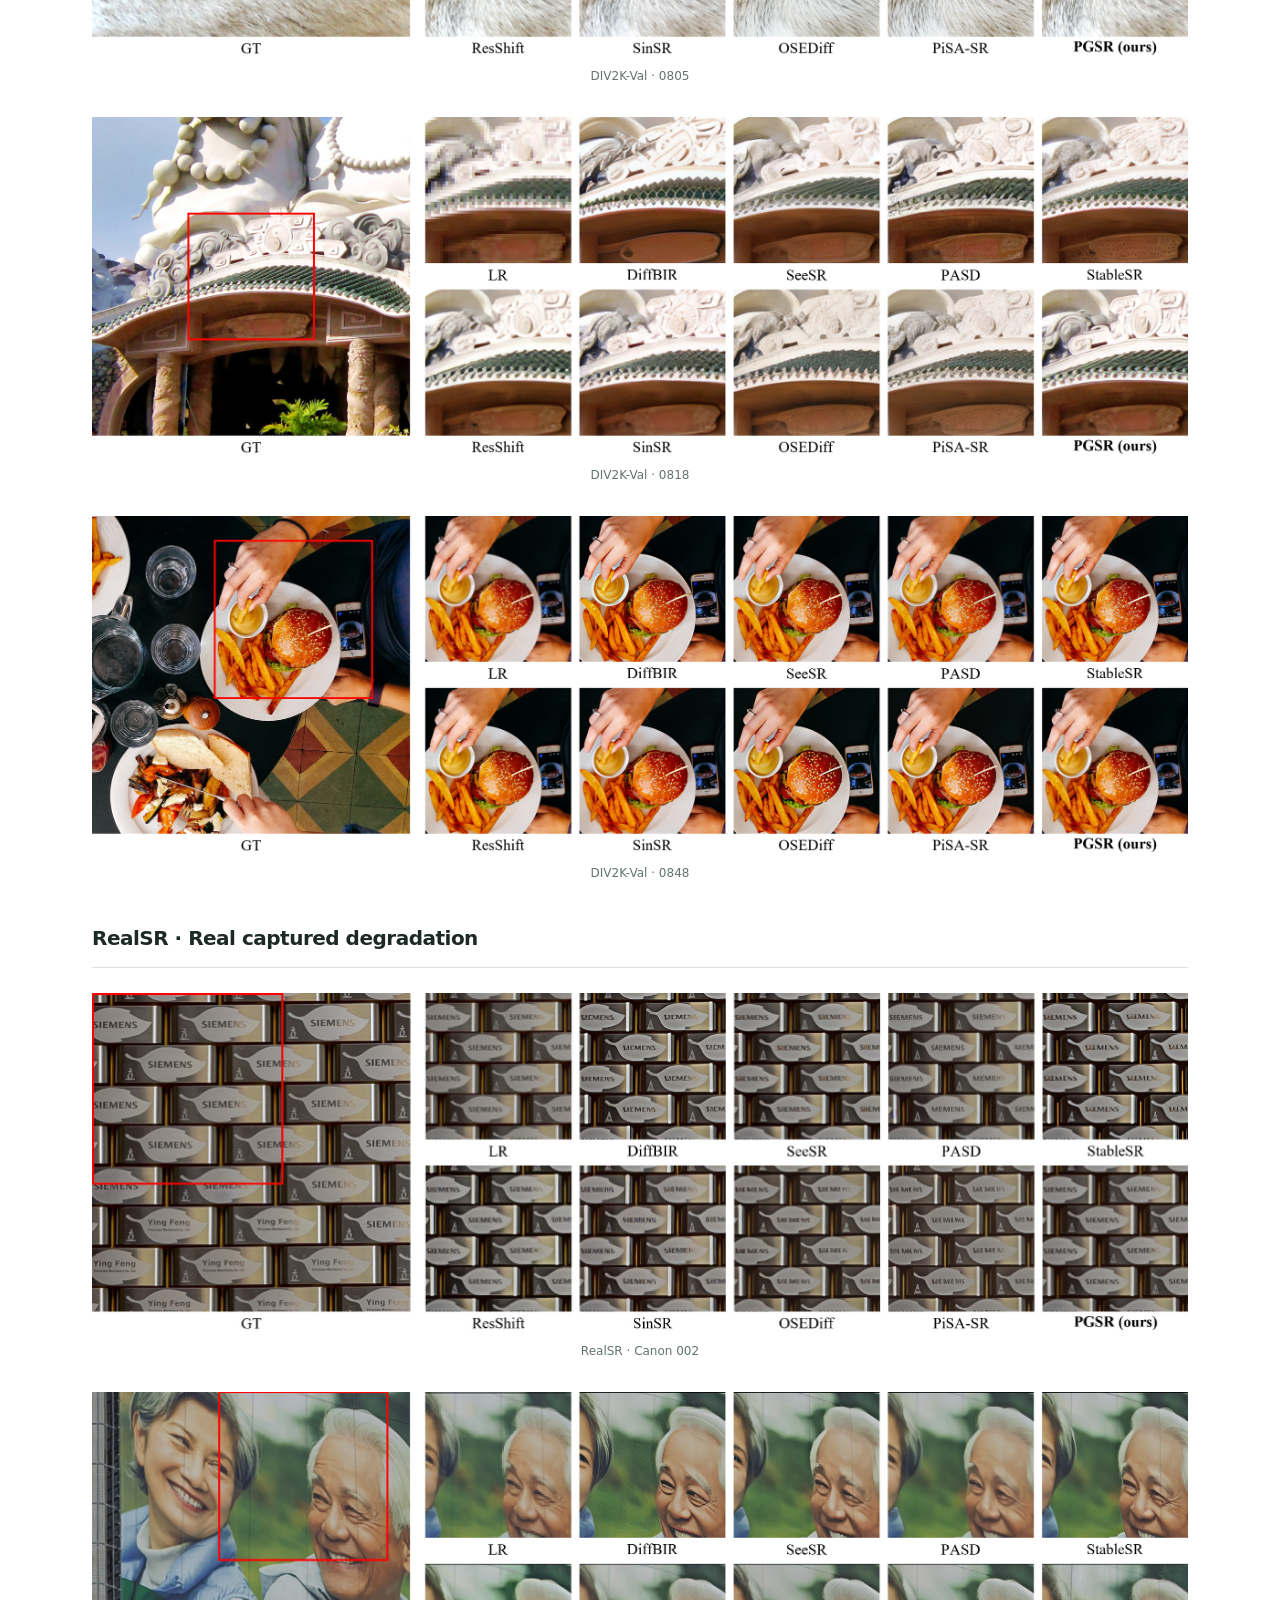
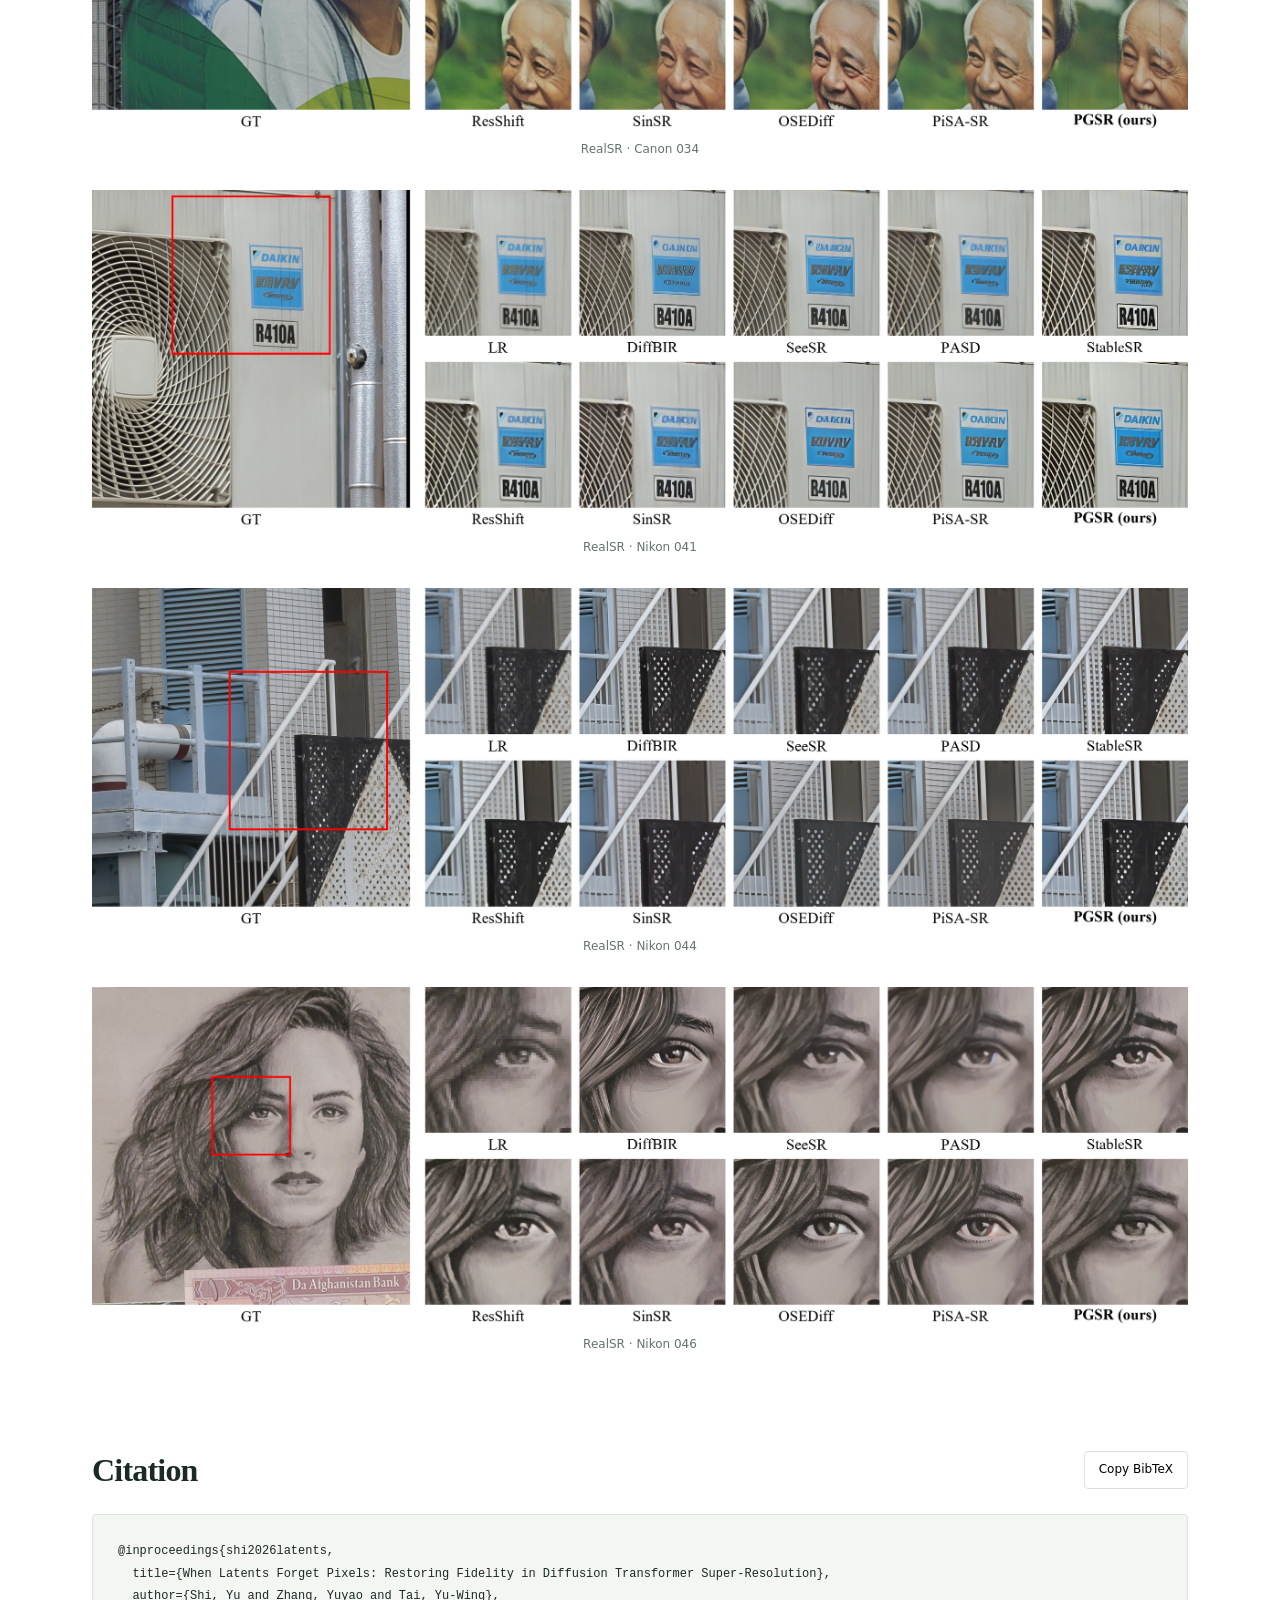
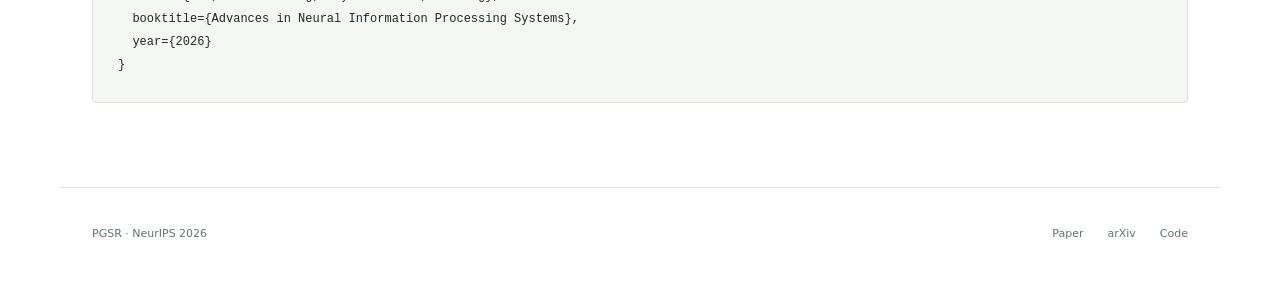
==== commit 0f84ca2b: "Link PGSR authors and update pipeline figure" ====
--- a/projects/PGSR/index.html
+++ b/projects/PGSR/index.html
@@ -24,7 +24,7 @@
   <main>
     <section class="hero container" aria-labelledby="title">
       <h1 id="title">When Latents Forget Pixels: Restoring Fidelity in Diffusion Transformer Super-Resolution</h1>
-      <p class="authors">Yu Shi, Yuyao Zhang, Yu-Wing Tai</p>
+      <p class="authors"><a href="https://rain-sy.github.io/" target="_blank" rel="noopener noreferrer">Yu Shi</a>, <a href="https://peteryyzhang.github.io/peterweb.github.io/" target="_blank" rel="noopener noreferrer">Yuyao Zhang</a>, <a href="https://yuwingtai.github.io/" target="_blank" rel="noopener noreferrer">Yu-Wing Tai</a></p>
       <p class="affiliation">Dartmouth College</p>
       <p class="venue">NeurIPS 2026 · Poster</p>
       <div class="hero-links">
